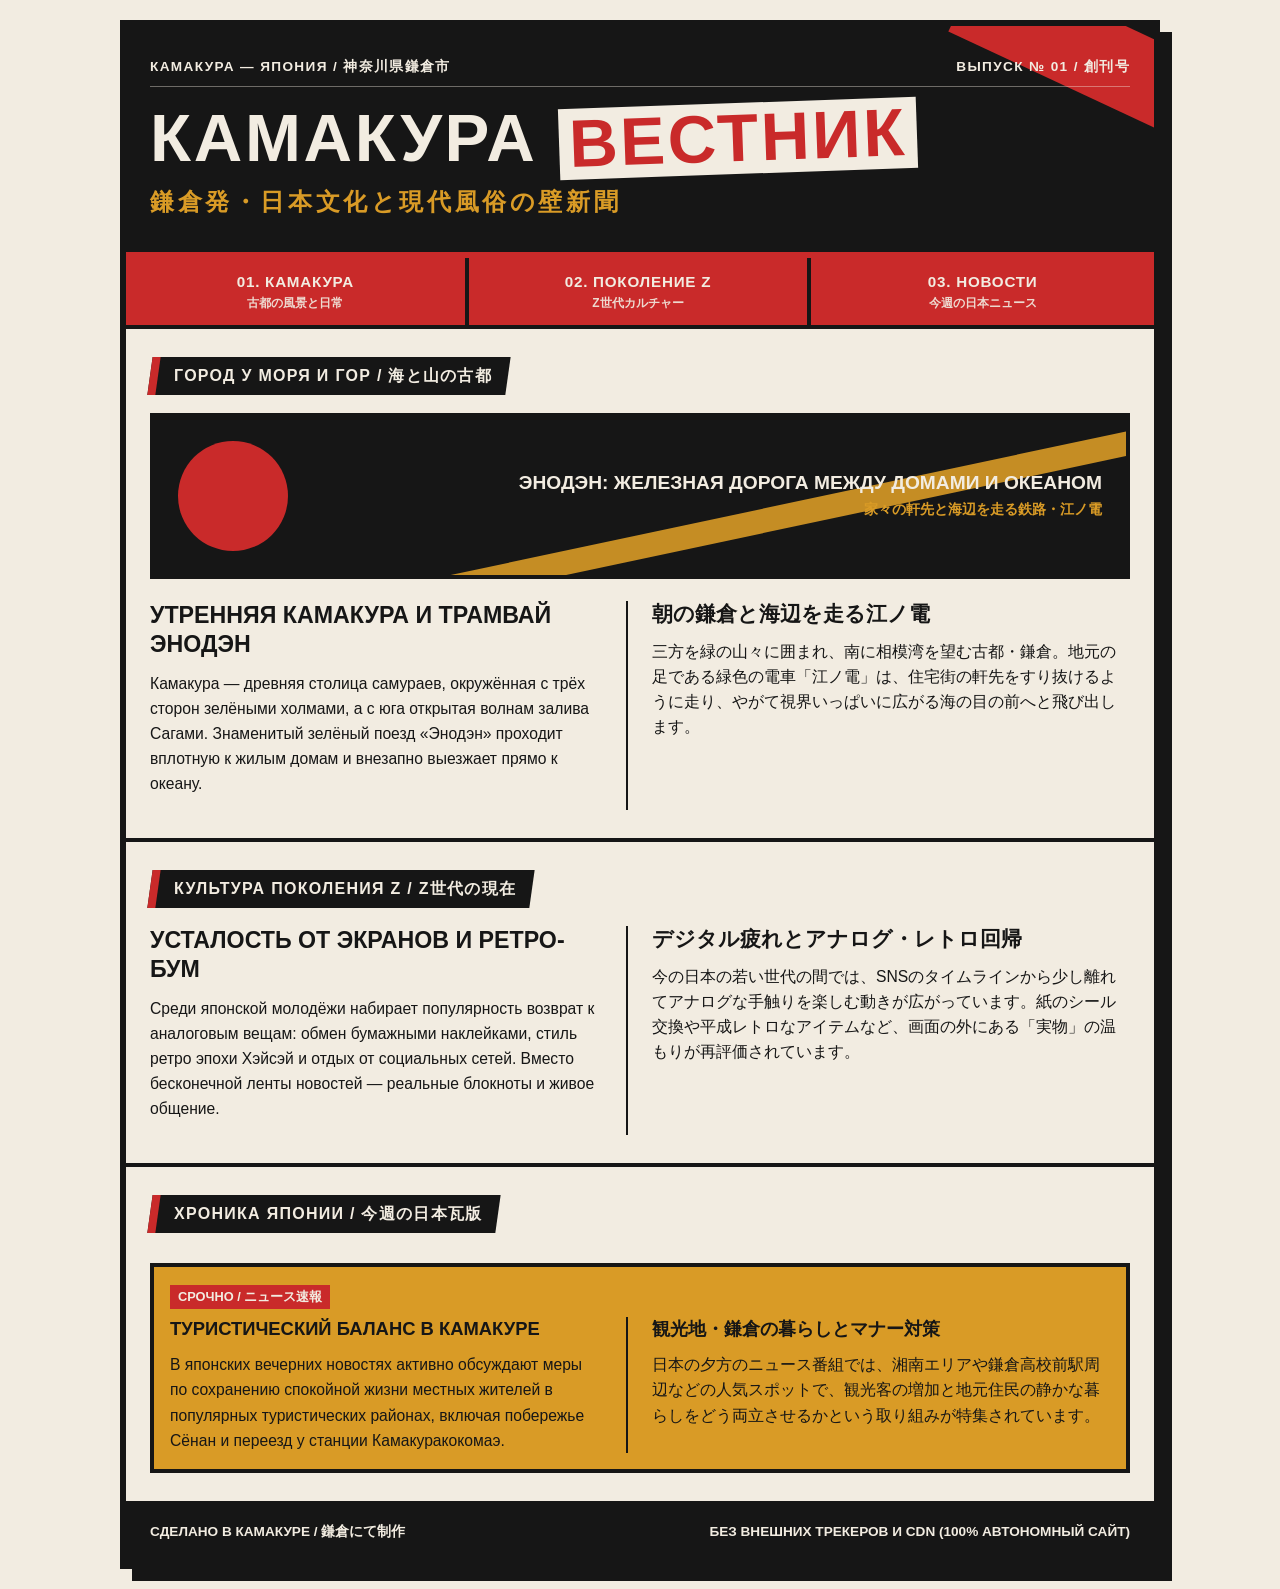
==== index.html @ 326fb786 "Create index.html" ====
<!DOCTYPE html>
<html lang="ru">
<head>
  <meta charset="UTF-8">
  <meta name="viewport" content="width=device-width, initial-scale=1.0">
  <title>КАМАКУРА ВЕСТНИК | 鎌倉壁新聞</title>
  <style>
    /* =========================================
       カラーパレット（ソ連ポスター・構成主義風）
       ========================================= */
    :root {
      --bg-paper: #f2ece1;      /* 古い紙のような生成り色 */
      --ink-black: #161616;     /* 濃く力強い黒 */
      --accent-red: #c92a2a;    /* 構成主義の象徴である赤 */
      --accent-yellow: #d99b26; /* 差し色のマスタードイエロー */
      --border-thick: 4px solid var(--ink-black);
      --border-thin: 2px solid var(--ink-black);
    }

    /* =========================================
       フォント設定（外部CDNを使わない安全設計）
       ※自サーバーにフォントファイルを置いた場合は
       ここに @font-face を記述して読み込めます
       ========================================= */
    * {
      box-sizing: border-box;
      margin: 0;
      padding: 0;
    }

    body {
      background-color: var(--bg-paper);
      color: var(--ink-black);
      font-family: "Helvetica Neue", Arial, "Hiragino Kaku Gothic ProN", "Hiragino Sans", Meiryo, sans-serif;
      line-height: 1.6;
      padding: 20px;
    }

    .poster-wrapper {
      max-width: 1040px;
      margin: 0 auto;
      border: 6px solid var(--ink-black);
      background-color: var(--bg-paper);
      box-shadow: 12px 12px 0px var(--ink-black);
    }

    /* =========================================
       ヘッダー：壁新聞タイトル＆斜め帯
       ========================================= */
    header {
      background-color: var(--ink-black);
      color: var(--bg-paper);
      padding: 30px 24px;
      position: relative;
      overflow: hidden;
      border-bottom: 6px solid var(--accent-red);
    }

    /* 構成主義らしい斜めの赤い装飾バー */
    header::before {
      content: "";
      position: absolute;
      top: -20px;
      right: -40px;
      width: 240px;
      height: 80px;
      background-color: var(--accent-red);
      transform: rotate(25deg);
    }

    .header-meta {
      display: flex;
      justify-content: space-between;
      font-size: 0.85rem;
      font-weight: bold;
      letter-spacing: 0.1em;
      text-transform: uppercase;
      border-bottom: 1px solid rgba(242, 236, 225, 0.4);
      padding-bottom: 8px;
      margin-bottom: 16px;
      position: relative;
      z-index: 1;
    }

    .site-title-ru {
      font-size: clamp(2.2rem, 6vw, 4.2rem);
      font-weight: 900;
      letter-spacing: 0.04em;
      line-height: 1.05;
      text-transform: uppercase;
      color: var(--bg-paper);
      position: relative;
      z-index: 1;
    }

    .site-title-ru span {
      color: var(--accent-red);
      background-color: var(--bg-paper);
      padding: 0 10px;
      display: inline-block;
      transform: rotate(-2deg);
    }

    .site-title-jp {
      font-size: clamp(1.1rem, 2.5vw, 1.5rem);
      font-weight: 900;
      margin-top: 10px;
      letter-spacing: 0.15em;
      color: var(--accent-yellow);
      position: relative;
      z-index: 1;
    }

    /* =========================================
       ナビゲーションバー
       ========================================= */
    nav {
      display: grid;
      grid-template-columns: repeat(3, 1fr);
      border-bottom: var(--border-thick);
      background-color: var(--accent-red);
    }

    nav a {
      color: var(--bg-paper);
      text-decoration: none;
      font-weight: 900;
      text-align: center;
      padding: 12px 8px;
      border-right: var(--border-thick);
      transition: background-color 0.15s, color 0.15s;
      display: flex;
      flex-direction: column;
      justify-content: center;
    }

    nav a:last-child {
      border-right: none;
    }

    nav a:hover {
      background-color: var(--ink-black);
      color: var(--accent-yellow);
    }

    .nav-ru {
      font-size: 0.95rem;
      text-transform: uppercase;
      letter-spacing: 0.05em;
    }

    .nav-jp {
      font-size: 0.75rem;
      opacity: 0.9;
    }

    /* =========================================
       セクション共通スタイル
       ========================================= */
    section {
      padding: 28px 24px;
      border-bottom: var(--border-thick);
    }

    .section-banner {
      display: inline-block;
      background-color: var(--ink-black);
      color: var(--bg-paper);
      padding: 6px 16px;
      font-weight: 900;
      text-transform: uppercase;
      letter-spacing: 0.08em;
      margin-bottom: 18px;
      transform: skewX(-8deg);
      border-left: 8px solid var(--accent-red);
    }

    .section-banner span {
      display: inline-block;
      transform: skewX(8deg);
    }

    /* 日露2カラム併記グリッド */
    .bilingual-grid {
      display: grid;
      grid-template-columns: 1fr 1fr;
      gap: 24px;
      align-items: start;
    }

    .col-ru {
      border-right: var(--border-thin);
      padding-right: 24px;
    }

    .article-headline {
      font-size: 1.45rem;
      font-weight: 900;
      line-height: 1.25;
      margin-bottom: 12px;
      text-transform: uppercase;
    }

    .col-jp .article-headline {
      font-size: 1.3rem;
    }

    .article-text {
      font-size: 0.98rem;
      margin-bottom: 14px;
    }

    /* =========================================
       特集グラフィック（CSSだけで作るポスター風ビジュアル）
       ※写真を貼る場合は img タグに置き換え可能
       ========================================= */
    .constructivist-graphic {
      background-color: var(--ink-black);
      border: var(--border-thick);
      padding: 24px;
      margin-bottom: 22px;
      position: relative;
      overflow: hidden;
      display: flex;
      align-items: center;
      justify-content: space-between;
      min-height: 160px;
    }

    .graphic-circle {
      width: 110px;
      height: 110px;
      background-color: var(--accent-red);
      border-radius: 50%;
      flex-shrink: 0;
      position: relative;
      z-index: 1;
    }

    .graphic-stripe {
      position: absolute;
      width: 150%;
      height: 24px;
      background-color: var(--accent-yellow);
      transform: rotate(-12deg);
      left: -10%;
      top: 55%;
      opacity: 0.9;
    }

    .graphic-caption {
      color: var(--bg-paper);
      font-weight: 900;
      font-size: 1.2rem;
      text-transform: uppercase;
      z-index: 2;
      text-align: right;
      line-height: 1.3;
    }

    /* =========================================
       ニュース速報（瓦版）ボックス
       ========================================= */
    .news-ticker {
      background-color: var(--accent-yellow);
      border: var(--border-thick);
      padding: 16px;
      margin-top: 12px;
    }

    .news-tag {
      background-color: var(--accent-red);
      color: var(--bg-paper);
      font-weight: 900;
      font-size: 0.8rem;
      padding: 2px 8px;
      display: inline-block;
      margin-bottom: 8px;
      text-transform: uppercase;
    }

    /* =========================================
       フッター
       ========================================= */
    footer {
      background-color: var(--ink-black);
      color: var(--bg-paper);
      padding: 20px 24px;
      display: flex;
      justify-content: space-between;
      align-items: center;
      font-size: 0.85rem;
      font-weight: bold;
    }

    /* =========================================
       スマホ画面向けのレスポンシブ調整
       ========================================= */
    @media (max-width: 768px) {
      body {
        padding: 10px;
      }
      nav {
        grid-template-columns: 1fr;
      }
      nav a {
        border-right: none;
        border-bottom: var(--border-thin);
      }
      .bilingual-grid {
        grid-template-columns: 1fr;
        gap: 16px;
      }
      .col-ru {
        border-right: none;
        border-bottom: 2px dashed var(--ink-black);
        padding-right: 0;
        padding-bottom: 16px;
      }
      footer {
        flex-direction: column;
        gap: 8px;
        text-align: center;
      }
    }
  </style>
</head>
<body>

  <div class="poster-wrapper">
    <!-- ヘッダー -->
    <header>
      <div class="header-meta">
        <span>КАМАКУРА — ЯПОНИЯ / 神奈川県鎌倉市</span>
        <span>ВЫПУСК № 01 / 創刊号</span>
      </div>
      <h1 class="site-title-ru">КАМАКУРА <span>ВЕСТНИК</span></h1>
      <p class="site-title-jp">鎌倉発・日本文化と現代風俗の壁新聞</p>
    </header>

    <!-- ナビゲーション -->
    <nav>
      <a href="#kamakura">
        <span class="nav-ru">01. КАМАКУРА</span>
        <span class="nav-jp">古都の風景と日常</span>
      </a>
      <a href="#zgen">
        <span class="nav-ru">02. ПОКОЛЕНИЕ Z</span>
        <span class="nav-jp">Z世代カルチャー</span>
      </a>
      <a href="#news">
        <span class="nav-ru">03. НОВОСТИ</span>
        <span class="nav-jp">今週の日本ニュース</span>
      </a>
    </nav>

    <!-- セクション1：鎌倉紹介 -->
    <section id="kamakura">
      <div class="section-banner">
        <span>ГОРОД У МОРЯ И ГОР / 海と山の古都</span>
      </div>

      <!-- ポスター風グラフィック枠（あとで鎌倉の写真に差し替えもOK） -->
      <div class="constructivist-graphic">
        <div class="graphic-circle"></div>
        <div class="graphic-stripe"></div>
        <div class="graphic-caption">
          ЭНОДЭН: ЖЕЛЕЗНАЯ ДОРОГА МЕЖДУ ДОМАМИ И ОКЕАНОМ<br>
          <span style="font-size: 0.9rem; color: #d99b26;">家々の軒先と海辺を走る鉄路・江ノ電</span>
        </div>
      </div>

      <div class="bilingual-grid">
        <div class="col-ru">
          <h2 class="article-headline">УТРЕННЯЯ КАМАКУРА И ТРАМВАЙ ЭНОДЭН</h2>
          <p class="article-text">
            Камакура — древняя столица самураев, окружённая с трёх сторон зелёными холмами, а с юга открытая волнам залива Сагами. Знаменитый зелёный поезд «Энодэн» проходит вплотную к жилым домам и внезапно выезжает прямо к океану.
          </p>
        </div>
        <div class="col-jp">
          <h2 class="article-headline">朝の鎌倉と海辺を走る江ノ電</h2>
          <p class="article-text">
            三方を緑の山々に囲まれ、南に相模湾を望む古都・鎌倉。地元の足である緑色の電車「江ノ電」は、住宅街の軒先をすり抜けるように走り、やがて視界いっぱいに広がる海の目の前へと飛び出します。
          </p>
        </div>
      </div>
    </section>

    <!-- セクション2：Z世代カルチャー -->
    <section id="zgen">
      <div class="section-banner">
        <span>КУЛЬТУРА ПОКОЛЕНИЯ Z / Z世代の現在</span>
      </div>

      <div class="bilingual-grid">
        <div class="col-ru">
          <h2 class="article-headline">УСТАЛОСТЬ ОТ ЭКРАНОВ И РЕТРО-БУМ</h2>
          <p class="article-text">
            Среди японской молодёжи набирает популярность возврат к аналоговым вещам: обмен бумажными наклейками, стиль ретро эпохи Хэйсэй и отдых от социальных сетей. Вместо бесконечной ленты новостей — реальные блокноты и живое общение.
          </p>
        </div>
        <div class="col-jp">
          <h2 class="article-headline">デジタル疲れとアナログ・レトロ回帰</h2>
          <p class="article-text">
            今の日本の若い世代の間では、SNSのタイムラインから少し離れてアナログな手触りを楽しむ動きが広がっています。紙のシール交換や平成レトロなアイテムなど、画面の外にある「実物」の温もりが再評価されています。
          </p>
        </div>
      </div>
    </section>

    <!-- セクション3：日本のニュース番組風コーナー -->
    <section id="news" style="border-bottom: none;">
      <div class="section-banner">
        <span>ХРОНИКА ЯПОНИИ / 今週の日本瓦版</span>
      </div>

      <div class="news-ticker">
        <span class="news-tag">СРОЧНО / ニュース速報</span>
        <div class="bilingual-grid">
          <div class="col-ru">
            <h3 class="article-headline" style="font-size: 1.15rem;">ТУРИСТИЧЕСКИЙ БАЛАНС В КАМАКУРЕ</h3>
            <p class="article-text" style="margin-bottom: 0;">
              В японских вечерних новостях активно обсуждают меры по сохранению спокойной жизни местных жителей в популярных туристических районах, включая побережье Сёнан и переезд у станции Камакуракокомаэ.
            </p>
          </div>
          <div class="col-jp">
            <h3 class="article-headline" style="font-size: 1.15rem;">観光地・鎌倉の暮らしとマナー対策</h3>
            <p class="article-text" style="margin-bottom: 0;">
              日本の夕方のニュース番組では、湘南エリアや鎌倉高校前駅周辺などの人気スポットで、観光客の増加と地元住民の静かな暮らしをどう両立させるかという取り組みが特集されています。
            </p>
          </div>
        </div>
      </div>
    </section>

    <!-- フッター -->
    <footer>
      <span>СДЕЛАНО В КАМАКУРЕ / 鎌倉にて制作</span>
      <span>БЕЗ ВНЕШНИХ ТРЕКЕРОВ И CDN (100% АВТОНОМНЫЙ САЙТ)</span>
    </footer>
  </div>

</body>
</html>
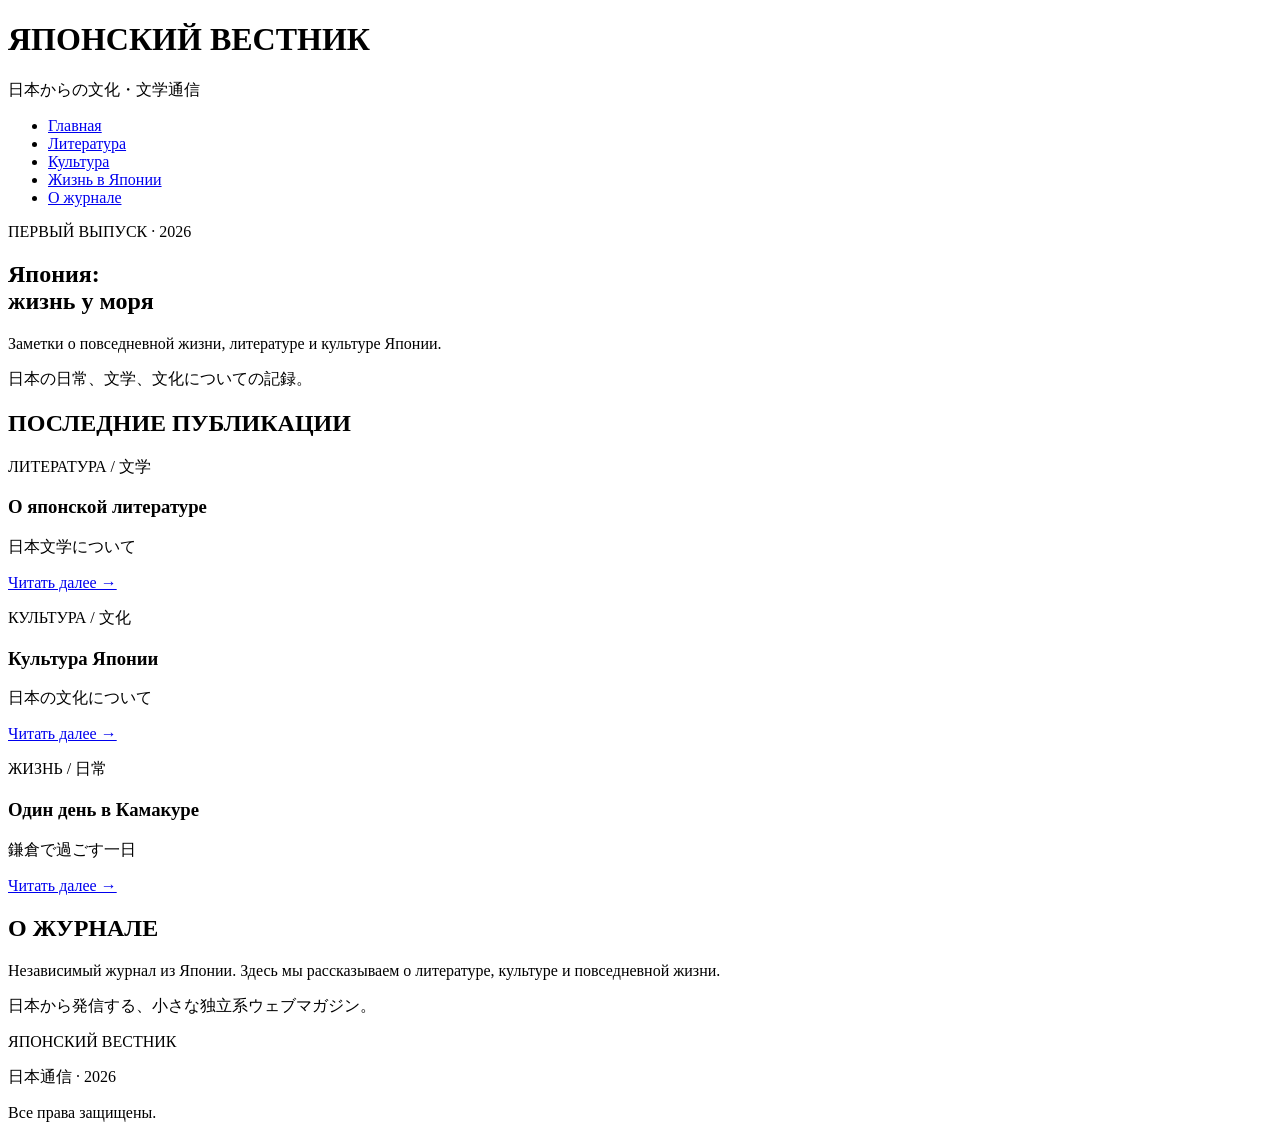
==== commit 030555e0: "Update index.html" ====
--- a/index.html
+++ b/index.html
@@ -1,444 +1,106 @@
+
 <!DOCTYPE html>
 <html lang="ru">
 <head>
-  <meta charset="UTF-8">
-  <meta name="viewport" content="width=device-width, initial-scale=1.0">
-  <title>КАМАКУРА ВЕСТНИК | 鎌倉壁新聞</title>
-  <style>
-    /* =========================================
-       カラーパレット（ソ連ポスター・構成主義風）
-       ========================================= */
-    :root {
-      --bg-paper: #f2ece1;      /* 古い紙のような生成り色 */
-      --ink-black: #161616;     /* 濃く力強い黒 */
-      --accent-red: #c92a2a;    /* 構成主義の象徴である赤 */
-      --accent-yellow: #d99b26; /* 差し色のマスタードイエロー */
-      --border-thick: 4px solid var(--ink-black);
-      --border-thin: 2px solid var(--ink-black);
-    }
+    <meta charset="UTF-8">
+    <meta name="viewport" content="width=device-width, initial-scale=1.0">
 
-    /* =========================================
-       フォント設定（外部CDNを使わない安全設計）
-       ※自サーバーにフォントファイルを置いた場合は
-       ここに @font-face を記述して読み込めます
-       ========================================= */
-    * {
-      box-sizing: border-box;
-      margin: 0;
-      padding: 0;
-    }
+    <title>Японский вестник | 日本通信</title>
 
-    body {
-      background-color: var(--bg-paper);
-      color: var(--ink-black);
-      font-family: "Helvetica Neue", Arial, "Hiragino Kaku Gothic ProN", "Hiragino Sans", Meiryo, sans-serif;
-      line-height: 1.6;
-      padding: 20px;
-    }
+    <meta name="description"
+          content="Журнал о жизни, литературе и культуре Японии.">
 
-    .poster-wrapper {
-      max-width: 1040px;
-      margin: 0 auto;
-      border: 6px solid var(--ink-black);
-      background-color: var(--bg-paper);
-      box-shadow: 12px 12px 0px var(--ink-black);
-    }
+    <link rel="stylesheet" href="style.css">
+</head>
 
-    /* =========================================
-       ヘッダー：壁新聞タイトル＆斜め帯
-       ========================================= */
-    header {
-      background-color: var(--ink-black);
-      color: var(--bg-paper);
-      padding: 30px 24px;
-      position: relative;
-      overflow: hidden;
-      border-bottom: 6px solid var(--accent-red);
-    }
-
-    /* 構成主義らしい斜めの赤い装飾バー */
-    header::before {
-      content: "";
-      position: absolute;
-      top: -20px;
-      right: -40px;
-      width: 240px;
-      height: 80px;
-      background-color: var(--accent-red);
-      transform: rotate(25deg);
-    }
-
-    .header-meta {
-      display: flex;
-      justify-content: space-between;
-      font-size: 0.85rem;
-      font-weight: bold;
-      letter-spacing: 0.1em;
-      text-transform: uppercase;
-      border-bottom: 1px solid rgba(242, 236, 225, 0.4);
-      padding-bottom: 8px;
-      margin-bottom: 16px;
-      position: relative;
-      z-index: 1;
-    }
-
-    .site-title-ru {
-      font-size: clamp(2.2rem, 6vw, 4.2rem);
-      font-weight: 900;
-      letter-spacing: 0.04em;
-      line-height: 1.05;
-      text-transform: uppercase;
-      color: var(--bg-paper);
-      position: relative;
-      z-index: 1;
-    }
-
-    .site-title-ru span {
-      color: var(--accent-red);
-      background-color: var(--bg-paper);
-      padding: 0 10px;
-      display: inline-block;
-      transform: rotate(-2deg);
-    }
-
-    .site-title-jp {
-      font-size: clamp(1.1rem, 2.5vw, 1.5rem);
-      font-weight: 900;
-      margin-top: 10px;
-      letter-spacing: 0.15em;
-      color: var(--accent-yellow);
-      position: relative;
-      z-index: 1;
-    }
-
-    /* =========================================
-       ナビゲーションバー
-       ========================================= */
-    nav {
-      display: grid;
-      grid-template-columns: repeat(3, 1fr);
-      border-bottom: var(--border-thick);
-      background-color: var(--accent-red);
-    }
-
-    nav a {
-      color: var(--bg-paper);
-      text-decoration: none;
-      font-weight: 900;
-      text-align: center;
-      padding: 12px 8px;
-      border-right: var(--border-thick);
-      transition: background-color 0.15s, color 0.15s;
-      display: flex;
-      flex-direction: column;
-      justify-content: center;
-    }
-
-    nav a:last-child {
-      border-right: none;
-    }
-
-    nav a:hover {
-      background-color: var(--ink-black);
-      color: var(--accent-yellow);
-    }
-
-    .nav-ru {
-      font-size: 0.95rem;
-      text-transform: uppercase;
-      letter-spacing: 0.05em;
-    }
-
-    .nav-jp {
-      font-size: 0.75rem;
-      opacity: 0.9;
-    }
-
-    /* =========================================
-       セクション共通スタイル
-       ========================================= */
-    section {
-      padding: 28px 24px;
-      border-bottom: var(--border-thick);
-    }
-
-    .section-banner {
-      display: inline-block;
-      background-color: var(--ink-black);
-      color: var(--bg-paper);
-      padding: 6px 16px;
-      font-weight: 900;
-      text-transform: uppercase;
-      letter-spacing: 0.08em;
-      margin-bottom: 18px;
-      transform: skewX(-8deg);
-      border-left: 8px solid var(--accent-red);
-    }
-
-    .section-banner span {
-      display: inline-block;
-      transform: skewX(8deg);
-    }
-
-    /* 日露2カラム併記グリッド */
-    .bilingual-grid {
-      display: grid;
-      grid-template-columns: 1fr 1fr;
-      gap: 24px;
-      align-items: start;
-    }
-
-    .col-ru {
-      border-right: var(--border-thin);
-      padding-right: 24px;
-    }
-
-    .article-headline {
-      font-size: 1.45rem;
-      font-weight: 900;
-      line-height: 1.25;
-      margin-bottom: 12px;
-      text-transform: uppercase;
-    }
-
-    .col-jp .article-headline {
-      font-size: 1.3rem;
-    }
-
-    .article-text {
-      font-size: 0.98rem;
-      margin-bottom: 14px;
-    }
-
-    /* =========================================
-       特集グラフィック（CSSだけで作るポスター風ビジュアル）
-       ※写真を貼る場合は img タグに置き換え可能
-       ========================================= */
-    .constructivist-graphic {
-      background-color: var(--ink-black);
-      border: var(--border-thick);
-      padding: 24px;
-      margin-bottom: 22px;
-      position: relative;
-      overflow: hidden;
-      display: flex;
-      align-items: center;
-      justify-content: space-between;
-      min-height: 160px;
-    }
-
-    .graphic-circle {
-      width: 110px;
-      height: 110px;
-      background-color: var(--accent-red);
-      border-radius: 50%;
-      flex-shrink: 0;
-      position: relative;
-      z-index: 1;
-    }
-
-    .graphic-stripe {
-      position: absolute;
-      width: 150%;
-      height: 24px;
-      background-color: var(--accent-yellow);
-      transform: rotate(-12deg);
-      left: -10%;
-      top: 55%;
-      opacity: 0.9;
-    }
-
-    .graphic-caption {
-      color: var(--bg-paper);
-      font-weight: 900;
-      font-size: 1.2rem;
-      text-transform: uppercase;
-      z-index: 2;
-      text-align: right;
-      line-height: 1.3;
-    }
-
-    /* =========================================
-       ニュース速報（瓦版）ボックス
-       ========================================= */
-    .news-ticker {
-      background-color: var(--accent-yellow);
-      border: var(--border-thick);
-      padding: 16px;
-      margin-top: 12px;
-    }
-
-    .news-tag {
-      background-color: var(--accent-red);
-      color: var(--bg-paper);
-      font-weight: 900;
-      font-size: 0.8rem;
-      padding: 2px 8px;
-      display: inline-block;
-      margin-bottom: 8px;
-      text-transform: uppercase;
-    }
-
-    /* =========================================
-       フッター
-       ========================================= */
-    footer {
-      background-color: var(--ink-black);
-      color: var(--bg-paper);
-      padding: 20px 24px;
-      display: flex;
-      justify-content: space-between;
-      align-items: center;
-      font-size: 0.85rem;
-      font-weight: bold;
-    }
-
-    /* =========================================
-       スマホ画面向けのレスポンシブ調整
-       ========================================= */
-    @media (max-width: 768px) {
-      body {
-        padding: 10px;
-      }
-      nav {
-        grid-template-columns: 1fr;
-      }
-      nav a {
-        border-right: none;
-        border-bottom: var(--border-thin);
-      }
-      .bilingual-grid {
-        grid-template-columns: 1fr;
-        gap: 16px;
-      }
-      .col-ru {
-        border-right: none;
-        border-bottom: 2px dashed var(--ink-black);
-        padding-right: 0;
-        padding-bottom: 16px;
-      }
-      footer {
-        flex-direction: column;
-        gap: 8px;
-        text-align: center;
-      }
-    }
-  </style>
-</head>
 <body>
 
-  <div class="poster-wrapper">
     <!-- ヘッダー -->
     <header>
-      <div class="header-meta">
-        <span>КАМАКУРА — ЯПОНИЯ / 神奈川県鎌倉市</span>
-        <span>ВЫПУСК № 01 / 創刊号</span>
-      </div>
-      <h1 class="site-title-ru">КАМАКУРА <span>ВЕСТНИК</span></h1>
-      <p class="site-title-jp">鎌倉発・日本文化と現代風俗の壁新聞</p>
+        <div class="site-title">
+            <h1>ЯПОНСКИЙ ВЕСТНИК</h1>
+            <p>日本からの文化・文学通信</p>
+        </div>
+
+        <nav>
+            <ul>
+                <li><a href="#home">Главная</a></li>
+                <li><a href="#literature">Литература</a></li>
+                <li><a href="#culture">Культура</a></li>
+                <li><a href="#life">Жизнь в Японии</a></li>
+                <li><a href="#about">О журнале</a></li>
+            </ul>
+        </nav>
     </header>
 
-    <!-- ナビゲーション -->
-    <nav>
-      <a href="#kamakura">
-        <span class="nav-ru">01. КАМАКУРА</span>
-        <span class="nav-jp">古都の風景と日常</span>
-      </a>
-      <a href="#zgen">
-        <span class="nav-ru">02. ПОКОЛЕНИЕ Z</span>
-        <span class="nav-jp">Z世代カルチャー</span>
-      </a>
-      <a href="#news">
-        <span class="nav-ru">03. НОВОСТИ</span>
-        <span class="nav-jp">今週の日本ニュース</span>
-      </a>
-    </nav>
+    <!-- メインコンテンツ -->
+    <main id="home">
 
-    <!-- セクション1：鎌倉紹介 -->
-    <section id="kamakura">
-      <div class="section-banner">
-        <span>ГОРОД У МОРЯ И ГОР / 海と山の古都</span>
-      </div>
+        <!-- メインビジュアル -->
+        <section class="hero">
+            <p class="category">ПЕРВЫЙ ВЫПУСК · 2026</p>
 
-      <!-- ポスター風グラフィック枠（あとで鎌倉の写真に差し替えもOK） -->
-      <div class="constructivist-graphic">
-        <div class="graphic-circle"></div>
-        <div class="graphic-stripe"></div>
-        <div class="graphic-caption">
-          ЭНОДЭН: ЖЕЛЕЗНАЯ ДОРОГА МЕЖДУ ДОМАМИ И ОКЕАНОМ<br>
-          <span style="font-size: 0.9rem; color: #d99b26;">家々の軒先と海辺を走る鉄路・江ノ電</span>
-        </div>
-      </div>
+            <h2>Япония:<br>жизнь у моря</h2>
 
-      <div class="bilingual-grid">
-        <div class="col-ru">
-          <h2 class="article-headline">УТРЕННЯЯ КАМАКУРА И ТРАМВАЙ ЭНОДЭН</h2>
-          <p class="article-text">
-            Камакура — древняя столица самураев, окружённая с трёх сторон зелёными холмами, а с юга открытая волнам залива Сагами. Знаменитый зелёный поезд «Энодэн» проходит вплотную к жилым домам и внезапно выезжает прямо к океану.
-          </p>
-        </div>
-        <div class="col-jp">
-          <h2 class="article-headline">朝の鎌倉と海辺を走る江ノ電</h2>
-          <p class="article-text">
-            三方を緑の山々に囲まれ、南に相模湾を望む古都・鎌倉。地元の足である緑色の電車「江ノ電」は、住宅街の軒先をすり抜けるように走り、やがて視界いっぱいに広がる海の目の前へと飛び出します。
-          </p>
-        </div>
-      </div>
-    </section>
+            <p>
+                Заметки о повседневной жизни,
+                литературе и культуре Японии.
+            </p>
 
-    <!-- セクション2：Z世代カルチャー -->
-    <section id="zgen">
-      <div class="section-banner">
-        <span>КУЛЬТУРА ПОКОЛЕНИЯ Z / Z世代の現在</span>
-      </div>
+            <p class="japanese">
+                日本の日常、文学、文化についての記録。
+            </p>
+        </section>
 
-      <div class="bilingual-grid">
-        <div class="col-ru">
-          <h2 class="article-headline">УСТАЛОСТЬ ОТ ЭКРАНОВ И РЕТРО-БУМ</h2>
-          <p class="article-text">
-            Среди японской молодёжи набирает популярность возврат к аналоговым вещам: обмен бумажными наклейками, стиль ретро эпохи Хэйсэй и отдых от социальных сетей. Вместо бесконечной ленты новостей — реальные блокноты и живое общение.
-          </p>
-        </div>
-        <div class="col-jp">
-          <h2 class="article-headline">デジタル疲れとアナログ・レトロ回帰</h2>
-          <p class="article-text">
-            今の日本の若い世代の間では、SNSのタイムラインから少し離れてアナログな手触りを楽しむ動きが広がっています。紙のシール交換や平成レトロなアイテムなど、画面の外にある「実物」の温もりが再評価されています。
-          </p>
-        </div>
-      </div>
-    </section>
+        <!-- 新着記事 -->
+        <section class="articles">
+            <h2>ПОСЛЕДНИЕ ПУБЛИКАЦИИ</h2>
 
-    <!-- セクション3：日本のニュース番組風コーナー -->
-    <section id="news" style="border-bottom: none;">
-      <div class="section-banner">
-        <span>ХРОНИКА ЯПОНИИ / 今週の日本瓦版</span>
-      </div>
+            <article>
+                <p class="category">ЛИТЕРАТУРА / 文学</p>
+                <h3>О японской литературе</h3>
+                <p>日本文学について</p>
+                <a href="article.html">Читать далее →</a>
+            </article>
 
-      <div class="news-ticker">
-        <span class="news-tag">СРОЧНО / ニュース速報</span>
-        <div class="bilingual-grid">
-          <div class="col-ru">
-            <h3 class="article-headline" style="font-size: 1.15rem;">ТУРИСТИЧЕСКИЙ БАЛАНС В КАМАКУРЕ</h3>
-            <p class="article-text" style="margin-bottom: 0;">
-              В японских вечерних новостях активно обсуждают меры по сохранению спокойной жизни местных жителей в популярных туристических районах, включая побережье Сёнан и переезд у станции Камакуракокомаэ.
+            <article>
+                <p class="category">КУЛЬТУРА / 文化</p>
+                <h3>Культура Японии</h3>
+                <p>日本の文化について</p>
+                <a href="article.html">Читать далее →</a>
+            </article>
+
+            <article>
+                <p class="category">ЖИЗНЬ / 日常</p>
+                <h3>Один день в Камакуре</h3>
+                <p>鎌倉で過ごす一日</p>
+                <a href="article.html">Читать далее →</a>
+            </article>
+        </section>
+
+        <!-- サイト紹介 -->
+        <section id="about">
+            <h2>О ЖУРНАЛЕ</h2>
+
+            <p>
+                Независимый журнал из Японии.
+                Здесь мы рассказываем о литературе,
+                культуре и повседневной жизни.
             </p>
-          </div>
-          <div class="col-jp">
-            <h3 class="article-headline" style="font-size: 1.15rem;">観光地・鎌倉の暮らしとマナー対策</h3>
-            <p class="article-text" style="margin-bottom: 0;">
-              日本の夕方のニュース番組では、湘南エリアや鎌倉高校前駅周辺などの人気スポットで、観光客の増加と地元住民の静かな暮らしをどう両立させるかという取り組みが特集されています。
+
+            <p class="japanese">
+                日本から発信する、小さな独立系ウェブマガジン。
             </p>
-          </div>
-        </div>
-      </div>
-    </section>
+        </section>
+
+    </main>
 
     <!-- フッター -->
     <footer>
-      <span>СДЕЛАНО В КАМАКУРЕ / 鎌倉にて制作</span>
-      <span>БЕЗ ВНЕШНИХ ТРЕКЕРОВ И CDN (100% АВТОНОМНЫЙ САЙТ)</span>
+        <p>ЯПОНСКИЙ ВЕСТНИК</p>
+        <p>日本通信 · 2026</p>
+        <p>Все права защищены.</p>
     </footer>
-  </div>
 
 </body>
 </html>
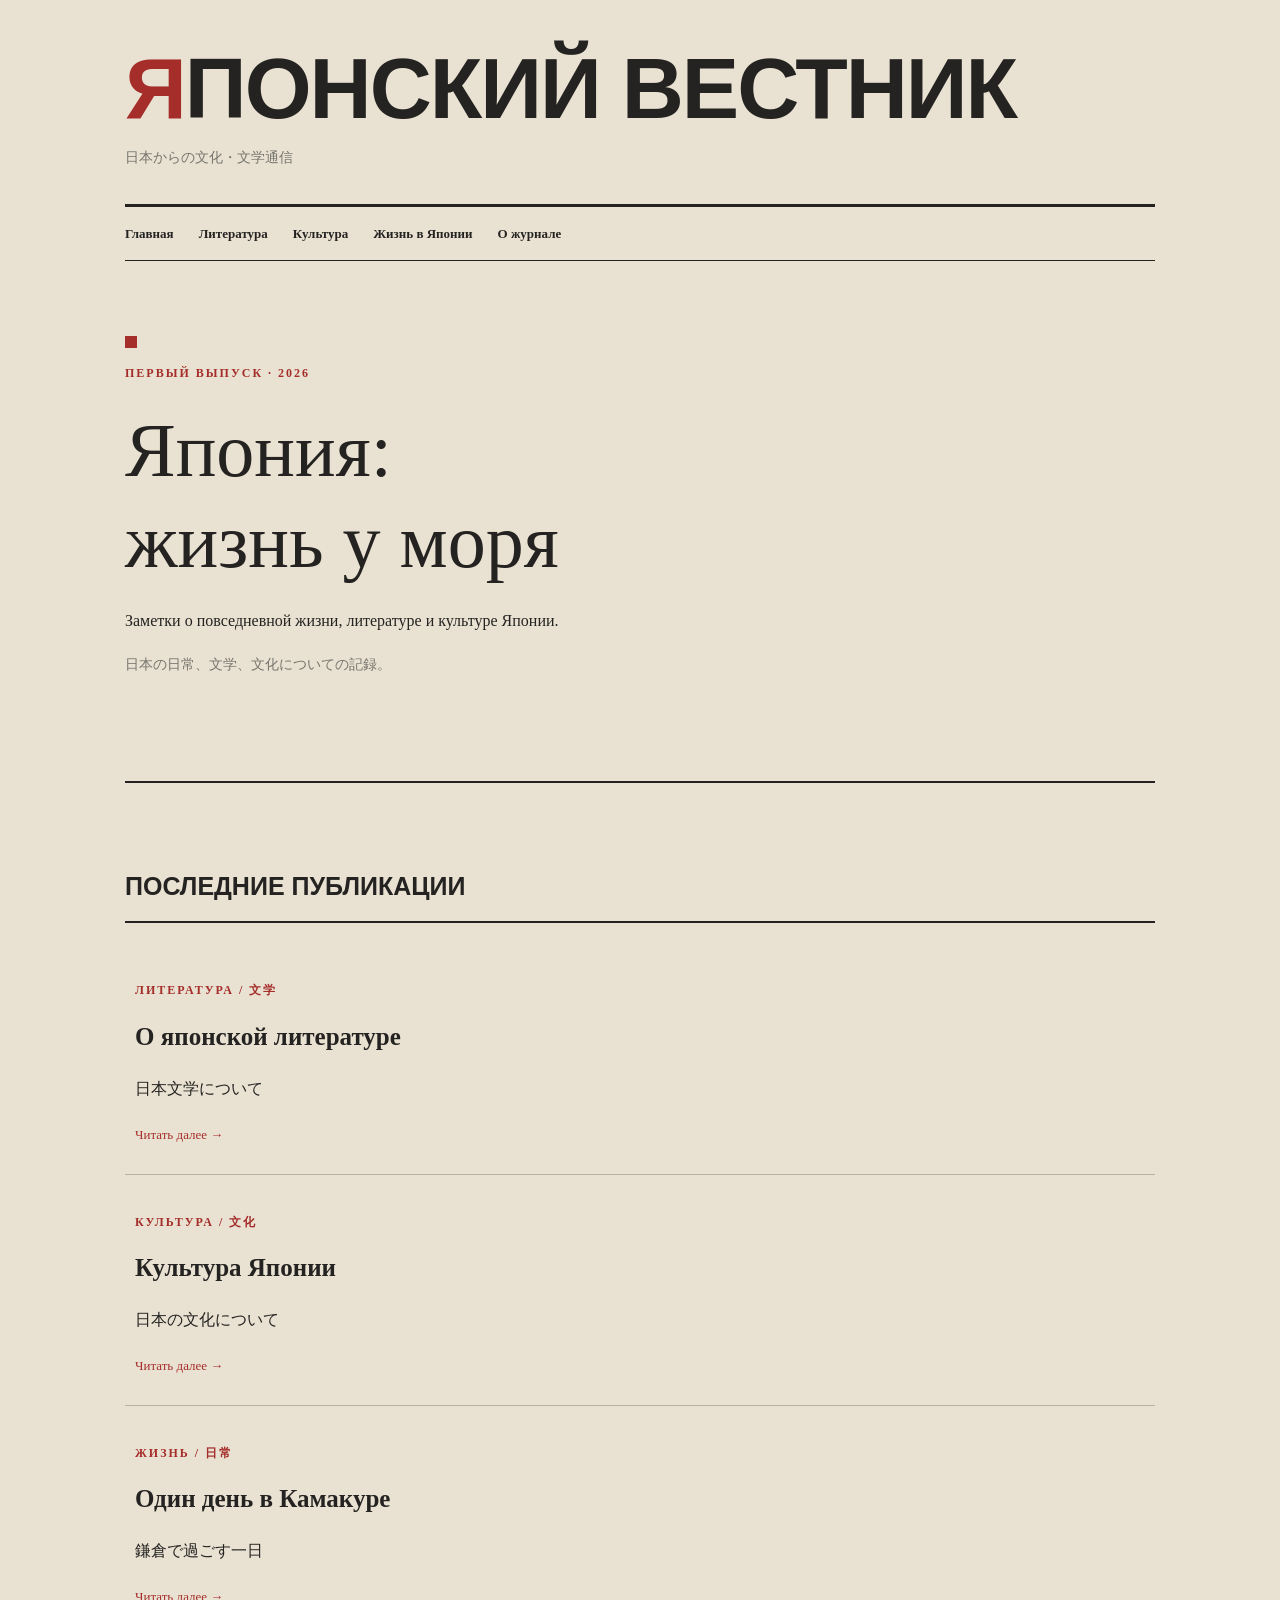
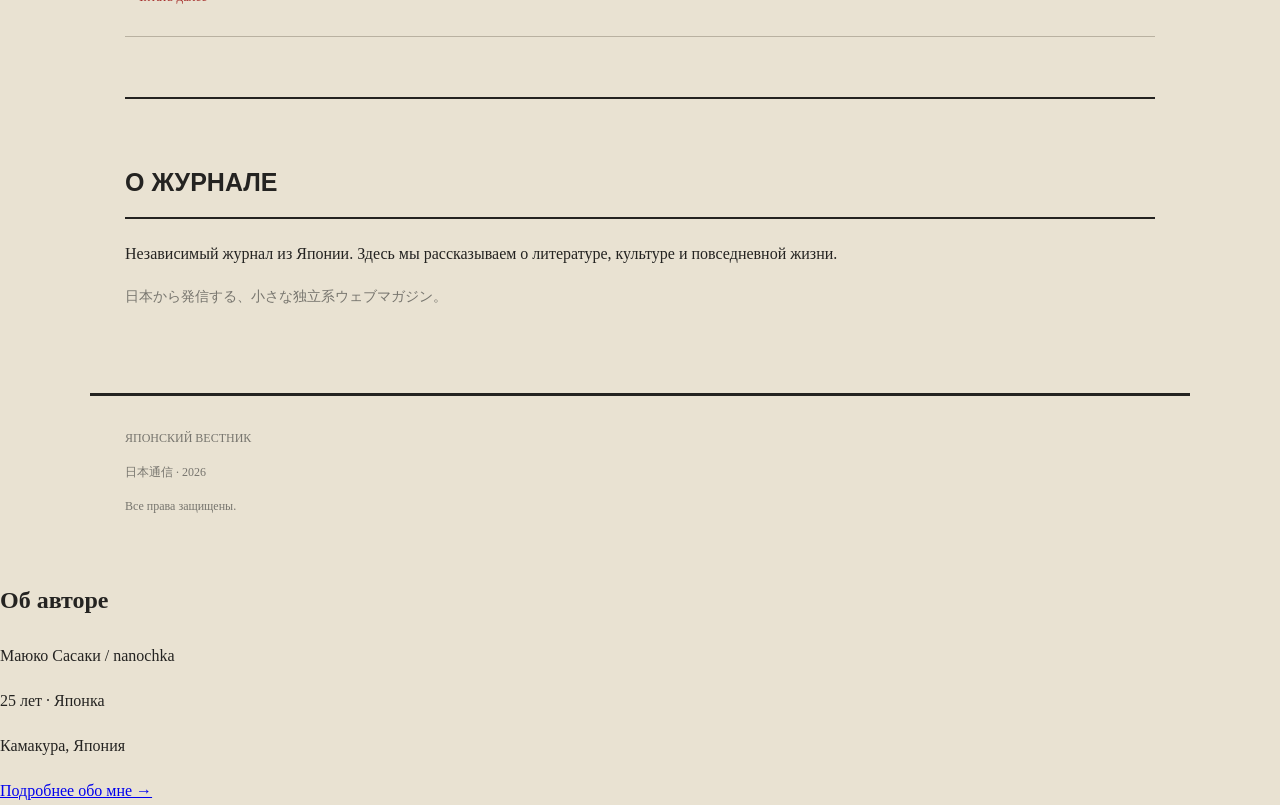
==== commit 81e15471: "Update index.html" ====
--- a/index.html
+++ b/index.html
@@ -104,3 +104,11 @@
 
 </body>
 </html>
+
+<section class="about-preview">
+  <h2>Об авторе</h2>
+  <p>Маюко Сасаки / nanochka</p>
+  <p>25 лет · Японка</p>
+  <p>Камакура, Япония</p>
+  <a href="about.html">Подробнее обо мне →</a>
+</section>
--- a/style.css
+++ b/style.css
@@ -0,0 +1,225 @@
+
+/* =================================
+   ЯПОНСКИЙ ВЕСТНИК
+   Soviet Constructivist Inspired
+   ================================= */
+
+:root {
+    --paper: #e9e2d2;
+    --ink: #242321;
+    --red: #a52d2a;
+    --gray: #77756e;
+    --line: #b9b1a1;
+}
+
+/* 基本設定 */
+
+* {
+    box-sizing: border-box;
+}
+
+body {
+    margin: 0;
+    padding: 0;
+    background-color: var(--paper);
+    color: var(--ink);
+    font-family: Georgia, "Noto Serif JP", serif;
+    line-height: 1.8;
+}
+
+/* 全体の幅 */
+
+header,
+main,
+footer {
+    max-width: 1100px;
+    margin: 0 auto;
+    padding-left: 35px;
+    padding-right: 35px;
+}
+
+/* ヘッダー */
+
+header {
+    padding-top: 45px;
+}
+
+.site-title {
+    border-bottom: 3px solid var(--ink);
+    padding-bottom: 20px;
+}
+
+.site-title h1 {
+    font-family: Impact, "Arial Narrow", sans-serif;
+    font-size: clamp(42px, 8vw, 86px);
+    line-height: 1;
+    letter-spacing: -2px;
+    margin: 0;
+}
+
+.site-title h1::first-letter {
+    color: var(--red);
+}
+
+.site-title p {
+    color: var(--gray);
+    font-size: 14px;
+}
+
+/* ナビゲーション */
+
+nav {
+    border-bottom: 1px solid var(--ink);
+    padding: 12px 0;
+}
+
+nav ul {
+    display: flex;
+    flex-wrap: wrap;
+    gap: 25px;
+    list-style: none;
+    padding: 0;
+    margin: 0;
+}
+
+nav a {
+    color: var(--ink);
+    text-decoration: none;
+    font-size: 13px;
+    font-weight: bold;
+}
+
+nav a:hover {
+    color: var(--red);
+}
+
+/* メインビジュアル */
+
+.hero {
+    padding: 90px 0;
+    border-bottom: 2px solid var(--ink);
+    position: relative;
+}
+
+.hero::before {
+    content: "";
+    display: block;
+    width: 12px;
+    height: 12px;
+    background: var(--red);
+    position: absolute;
+    top: 75px;
+    left: 0;
+}
+
+.category {
+    color: var(--red);
+    font-size: 12px;
+    font-weight: bold;
+    letter-spacing: 2px;
+}
+
+.hero h2 {
+    font-size: clamp(42px, 7vw, 76px);
+    line-height: 1.2;
+    margin: 20px 0;
+    font-weight: normal;
+}
+
+.hero > p:not(.category) {
+    max-width: 600px;
+}
+
+.japanese {
+    color: var(--gray);
+    font-size: 14px;
+}
+
+/* 記事一覧 */
+
+.articles {
+    padding: 60px 0;
+}
+
+.articles > h2,
+#about h2 {
+    font-family: Impact, "Arial Narrow", sans-serif;
+    font-size: 25px;
+    border-bottom: 2px solid var(--ink);
+    padding-bottom: 12px;
+}
+
+article {
+    padding: 25px 10px;
+    border-bottom: 1px solid var(--line);
+    transition: background 0.2s;
+}
+
+article:hover {
+    background: rgba(165, 45, 42, 0.04);
+}
+
+article h3 {
+    font-size: 25px;
+    margin: 5px 0;
+}
+
+article a {
+    color: var(--red);
+    text-decoration: none;
+    font-size: 13px;
+}
+
+article a:hover {
+    text-decoration: underline;
+}
+
+/* サイト紹介 */
+
+#about {
+    padding: 40px 0 70px;
+    border-top: 2px solid var(--ink);
+}
+
+/* フッター */
+
+footer {
+    border-top: 3px solid var(--ink);
+    padding-top: 20px;
+    padding-bottom: 30px;
+    color: var(--gray);
+    font-size: 12px;
+}
+
+/* スマートフォン対応 */
+
+@media (max-width: 600px) {
+
+    header,
+    main,
+    footer {
+        padding-left: 20px;
+        padding-right: 20px;
+    }
+
+    header {
+        padding-top: 25px;
+    }
+
+    nav ul {
+        gap: 12px 18px;
+    }
+
+    .hero {
+        padding: 65px 0;
+    }
+
+    .hero::before {
+        top: 45px;
+    }
+
+    .hero h2 {
+        font-size: 43px;
+    }
+
+}
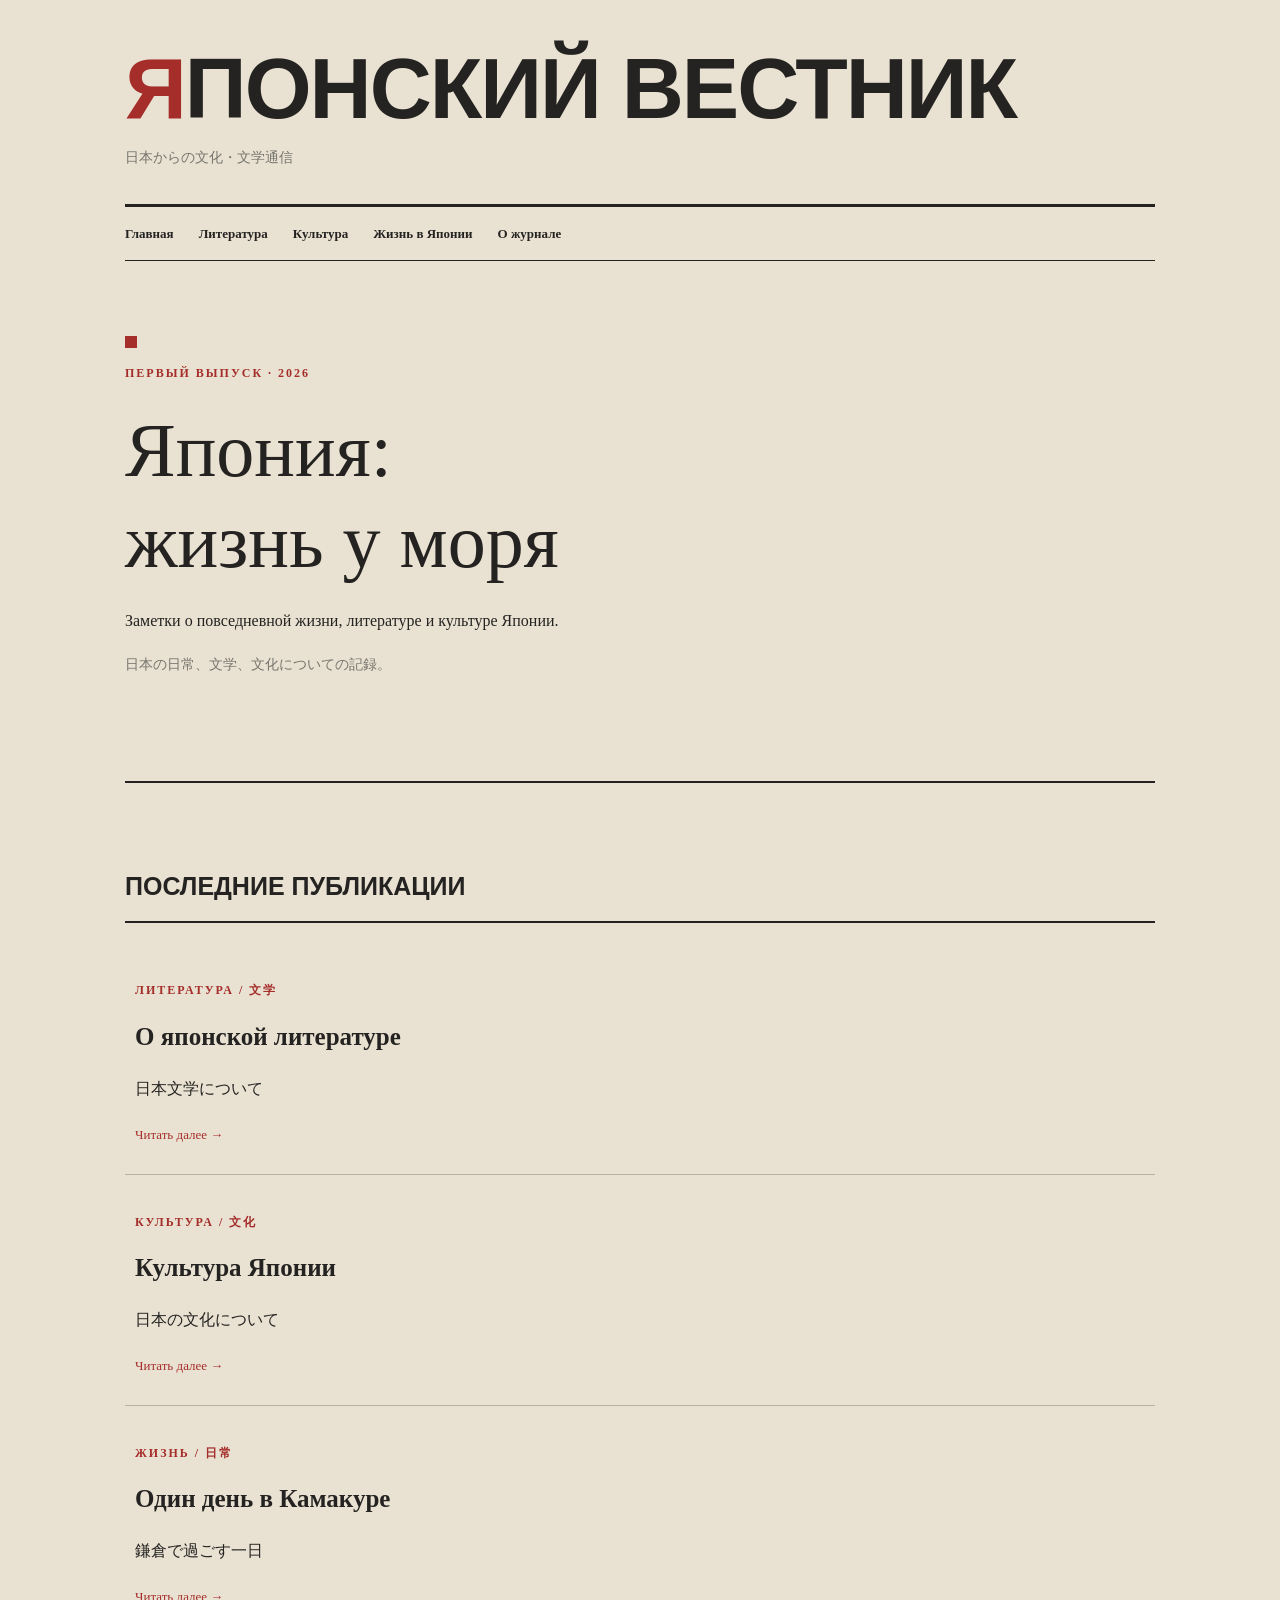
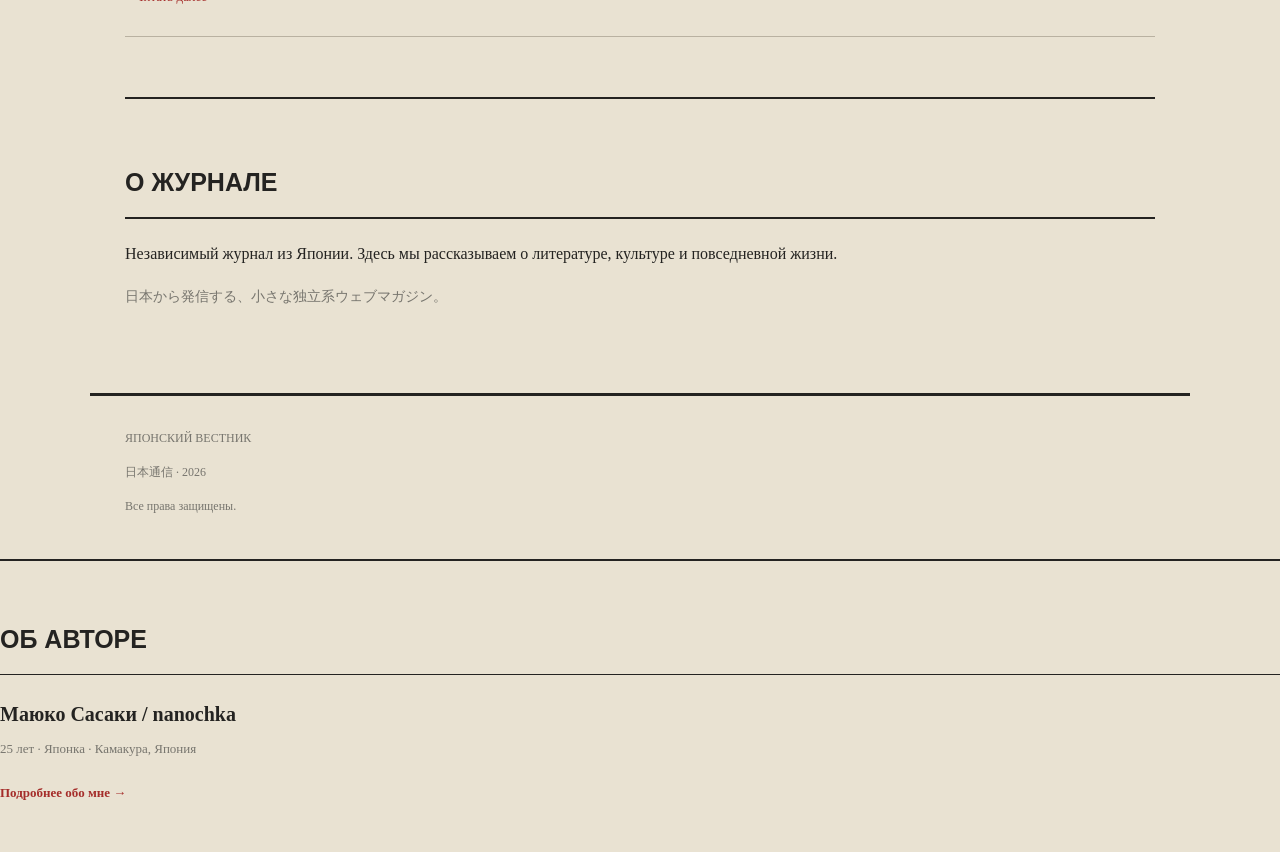
==== commit 174158fe: "Update index.html" ====
--- a/index.html
+++ b/index.html
@@ -106,9 +106,17 @@
 </html>
 
 <section class="about-preview">
-  <h2>Об авторе</h2>
-  <p>Маюко Сасаки / nanochka</p>
-  <p>25 лет · Японка</p>
-  <p>Камакура, Япония</p>
-  <a href="about.html">Подробнее обо мне →</a>
+    <h2>ОБ АВТОРЕ</h2>
+
+    <p class="profile-name">
+        Маюко Сасаки / nanochka
+    </p>
+
+    <p class="profile-info">
+        25 лет · Японка · Камакура, Япония
+    </p>
+
+    <a href="about.html">
+        Подробнее обо мне →
+    </a>
 </section>
--- a/style.css
+++ b/style.css
@@ -223,3 +223,47 @@
     }
 
 }
+
+
+/* 管理人プロフィール */
+
+.about-preview {
+    padding: 35px 0 45px;
+    border-top: 2px solid var(--ink);
+    position: relative;
+}
+
+.about-preview h2 {
+    font-family: Impact, "Arial Narrow", sans-serif;
+    font-size: 25px;
+    border-bottom: 1px solid var(--ink);
+    padding-bottom: 12px;
+}
+
+.about-preview .profile-name {
+    font-size: 20px;
+    font-weight: bold;
+    margin-bottom: 5px;
+}
+
+.about-preview p {
+    margin: 3px 0;
+}
+
+.about-preview .profile-info {
+    color: var(--gray);
+    font-size: 13px;
+}
+
+.about-preview a {
+    display: inline-block;
+    margin-top: 18px;
+    color: var(--red);
+    font-size: 13px;
+    text-decoration: none;
+    font-weight: bold;
+}
+
+.about-preview a:hover {
+    text-decoration: underline;
+}
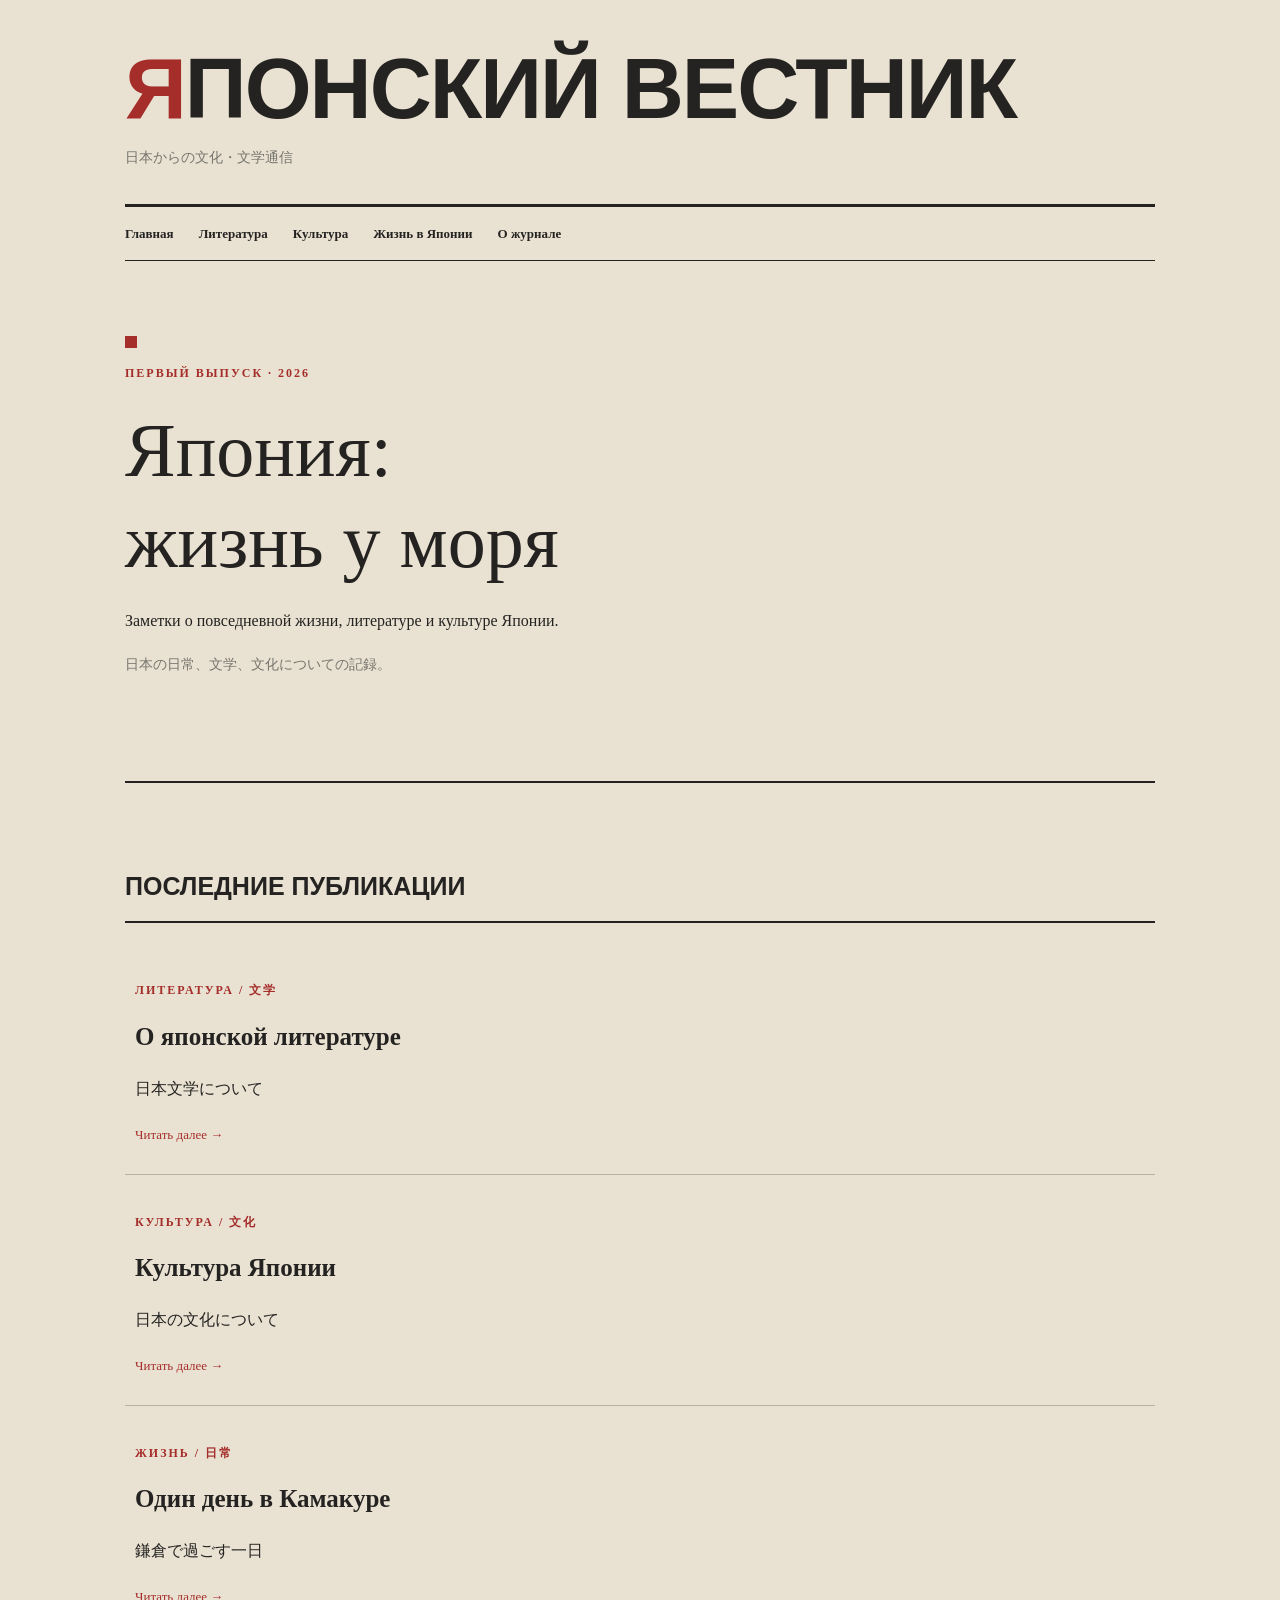
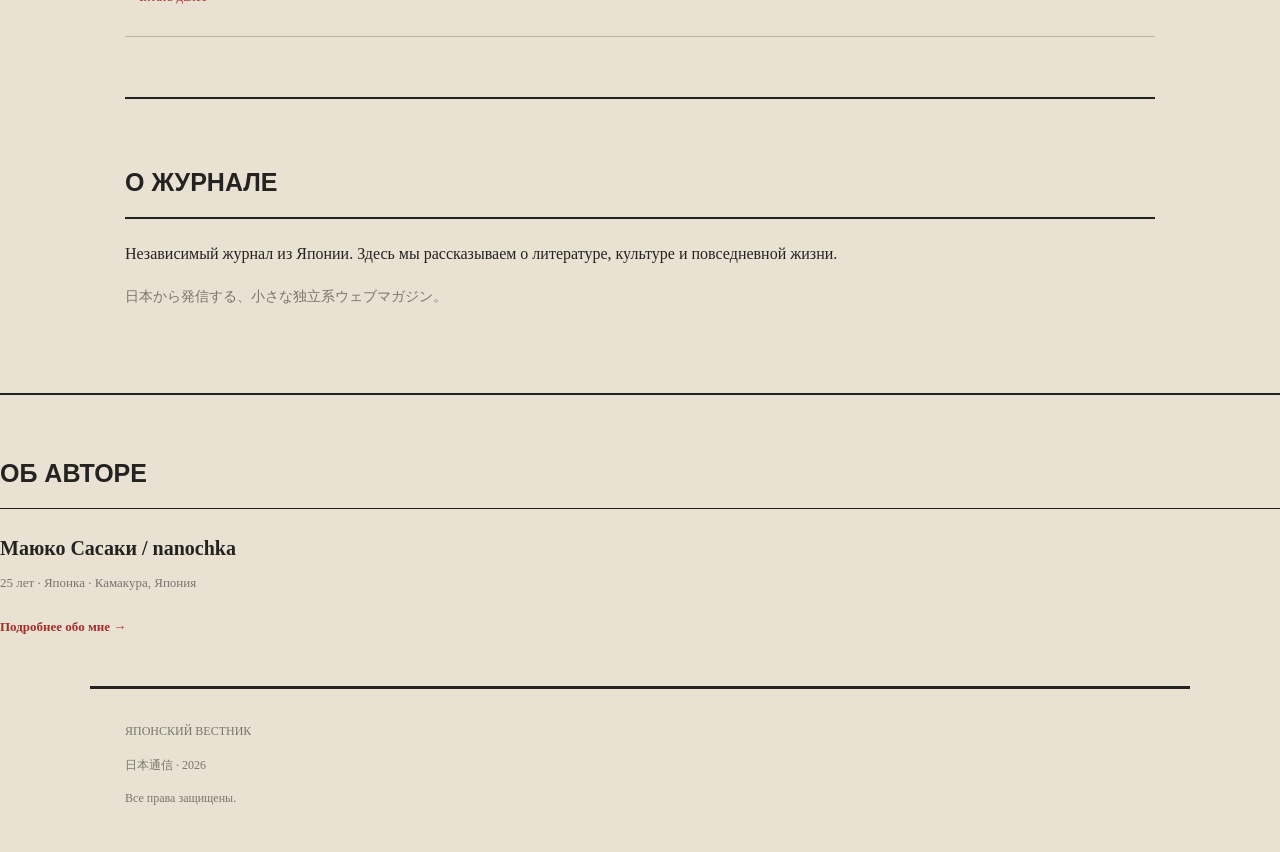
==== commit f2019028: "Update index.html" ====
--- a/index.html
+++ b/index.html
@@ -95,28 +95,30 @@
 
     </main>
 
-    <!-- フッター -->
-    <footer>
-        <p>ЯПОНСКИЙ ВЕСТНИК</p>
-        <p>日本通信 · 2026</p>
-        <p>Все права защищены.</p>
-    </footer>
+        <section class="about-preview">
+        <h2>ОБ АВТОРЕ</h2>
+
+        <p class="profile-name">
+            Маюко Сасаки / nanochka
+        </p>
+
+        <p class="profile-info">
+            25 лет · Японка · Камакура, Япония
+        </p>
+
+        <a href="about.html">
+            Подробнее обо мне →
+        </a>
+    </section>
+
+</main>
+
+<!-- フッター -->
+<footer>
+    <p>ЯПОНСКИЙ ВЕСТНИК</p>
+    <p>日本通信 · 2026</p>
+    <p>Все права защищены.</p>
+</footer>
 
 </body>
 </html>
-
-<section class="about-preview">
-    <h2>ОБ АВТОРЕ</h2>
-
-    <p class="profile-name">
-        Маюко Сасаки / nanochka
-    </p>
-
-    <p class="profile-info">
-        25 лет · Японка · Камакура, Япония
-    </p>
-
-    <a href="about.html">
-        Подробнее обо мне →
-    </a>
-</section>
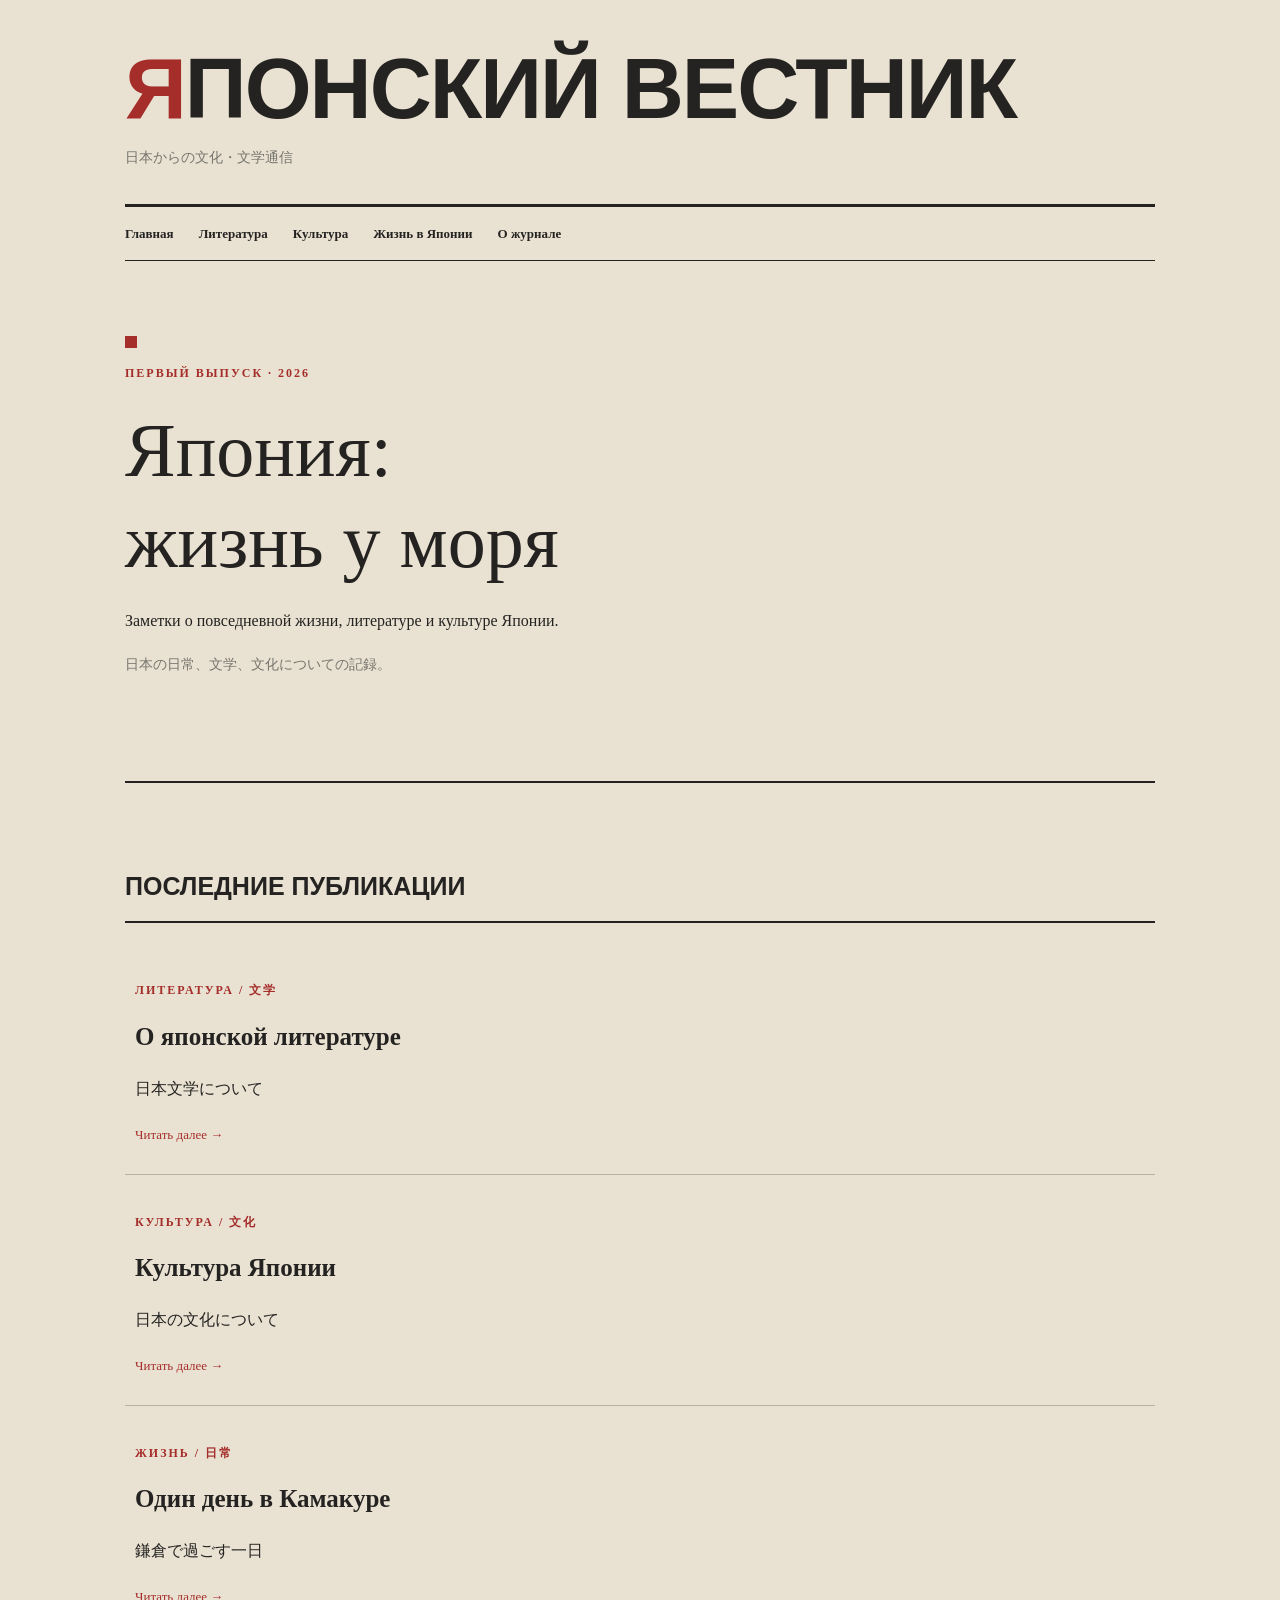
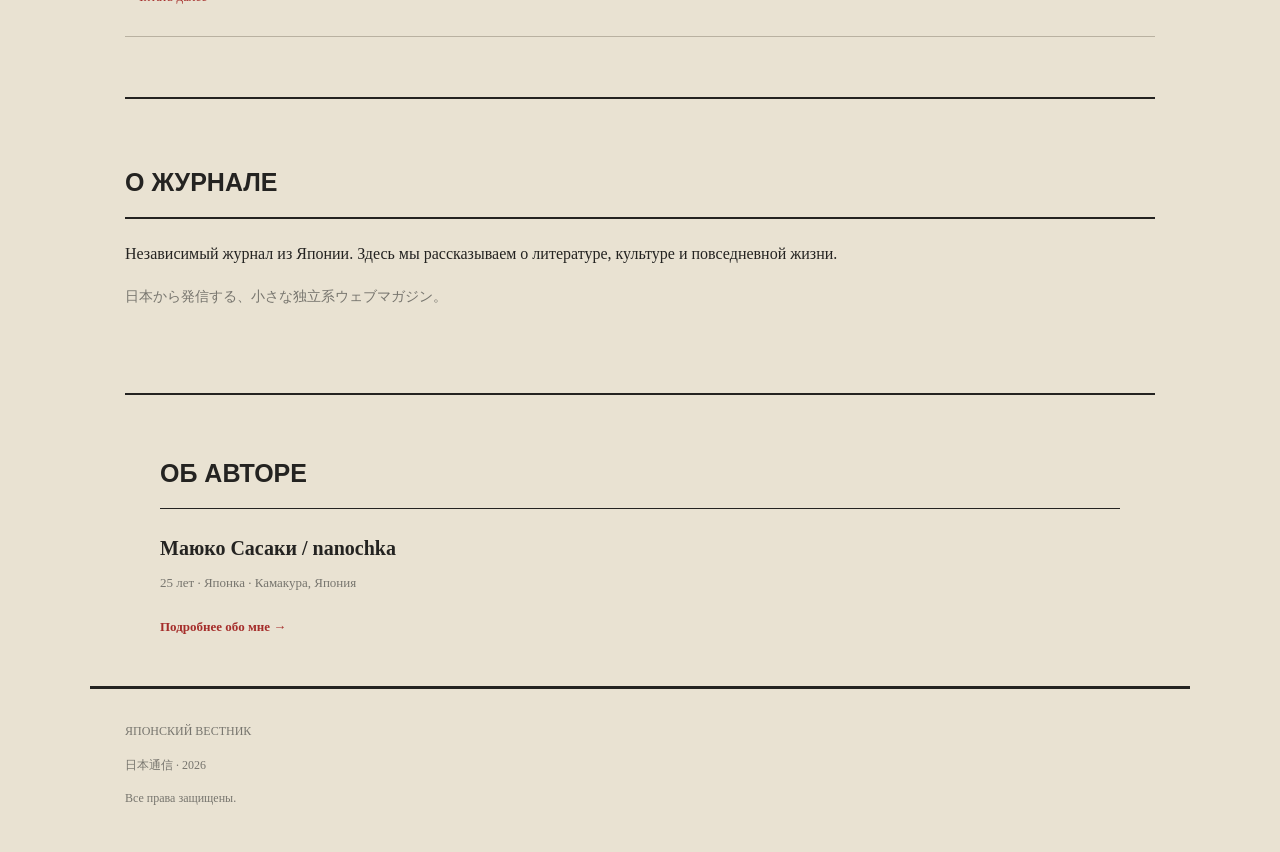
==== commit 21f949dd: "Update index.html" ====
--- a/index.html
+++ b/index.html
@@ -93,8 +93,6 @@
             </p>
         </section>
 
-    </main>
-
         <section class="about-preview">
         <h2>ОБ АВТОРЕ</h2>
 
--- a/style.css
+++ b/style.css
@@ -267,3 +267,20 @@
 .about-preview a:hover {
     text-decoration: underline;
 }
+
+/* プロフィール欄の幅調整 */
+
+.about-preview {
+    padding-left: 35px;
+    padding-right: 35px;
+    margin-left: auto;
+    margin-right: auto;
+    max-width: 1100px;
+}
+
+@media (max-width: 600px) {
+    .about-preview {
+        padding-left: 20px;
+        padding-right: 20px;
+    }
+}
